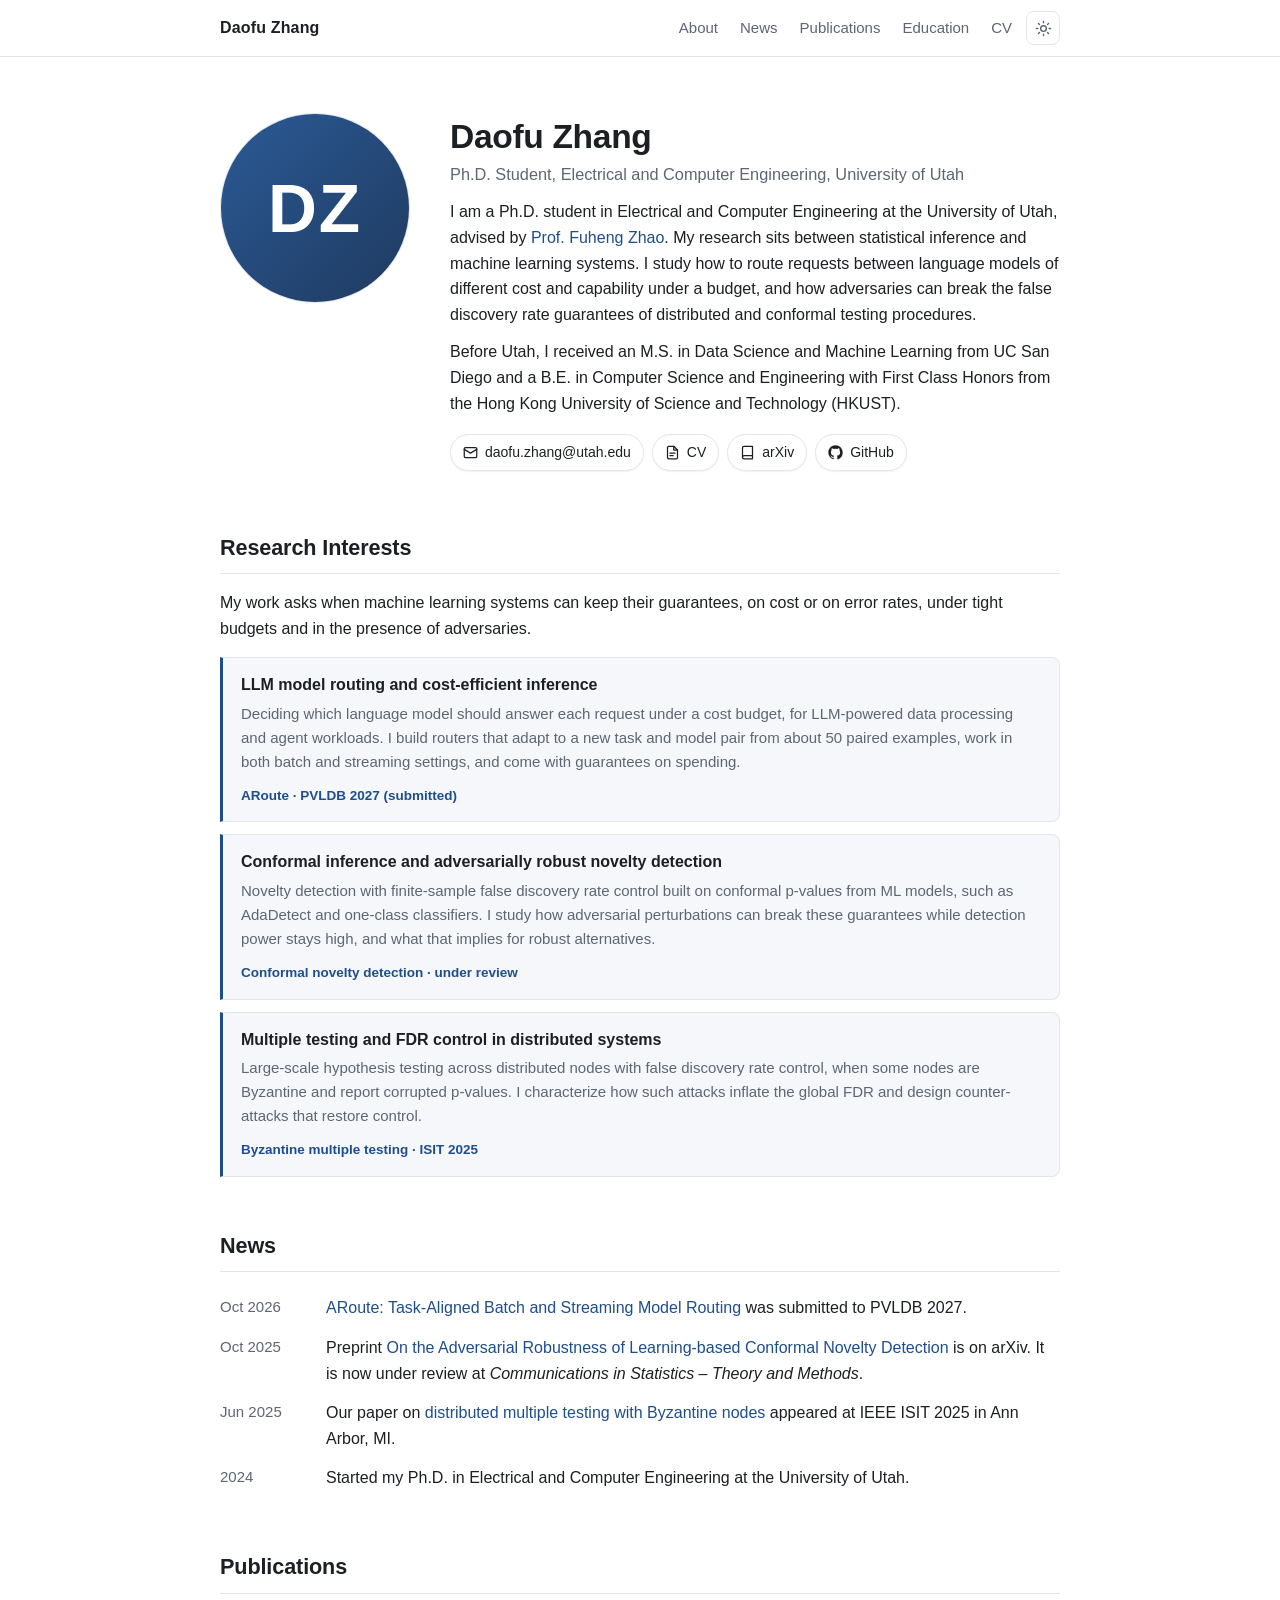
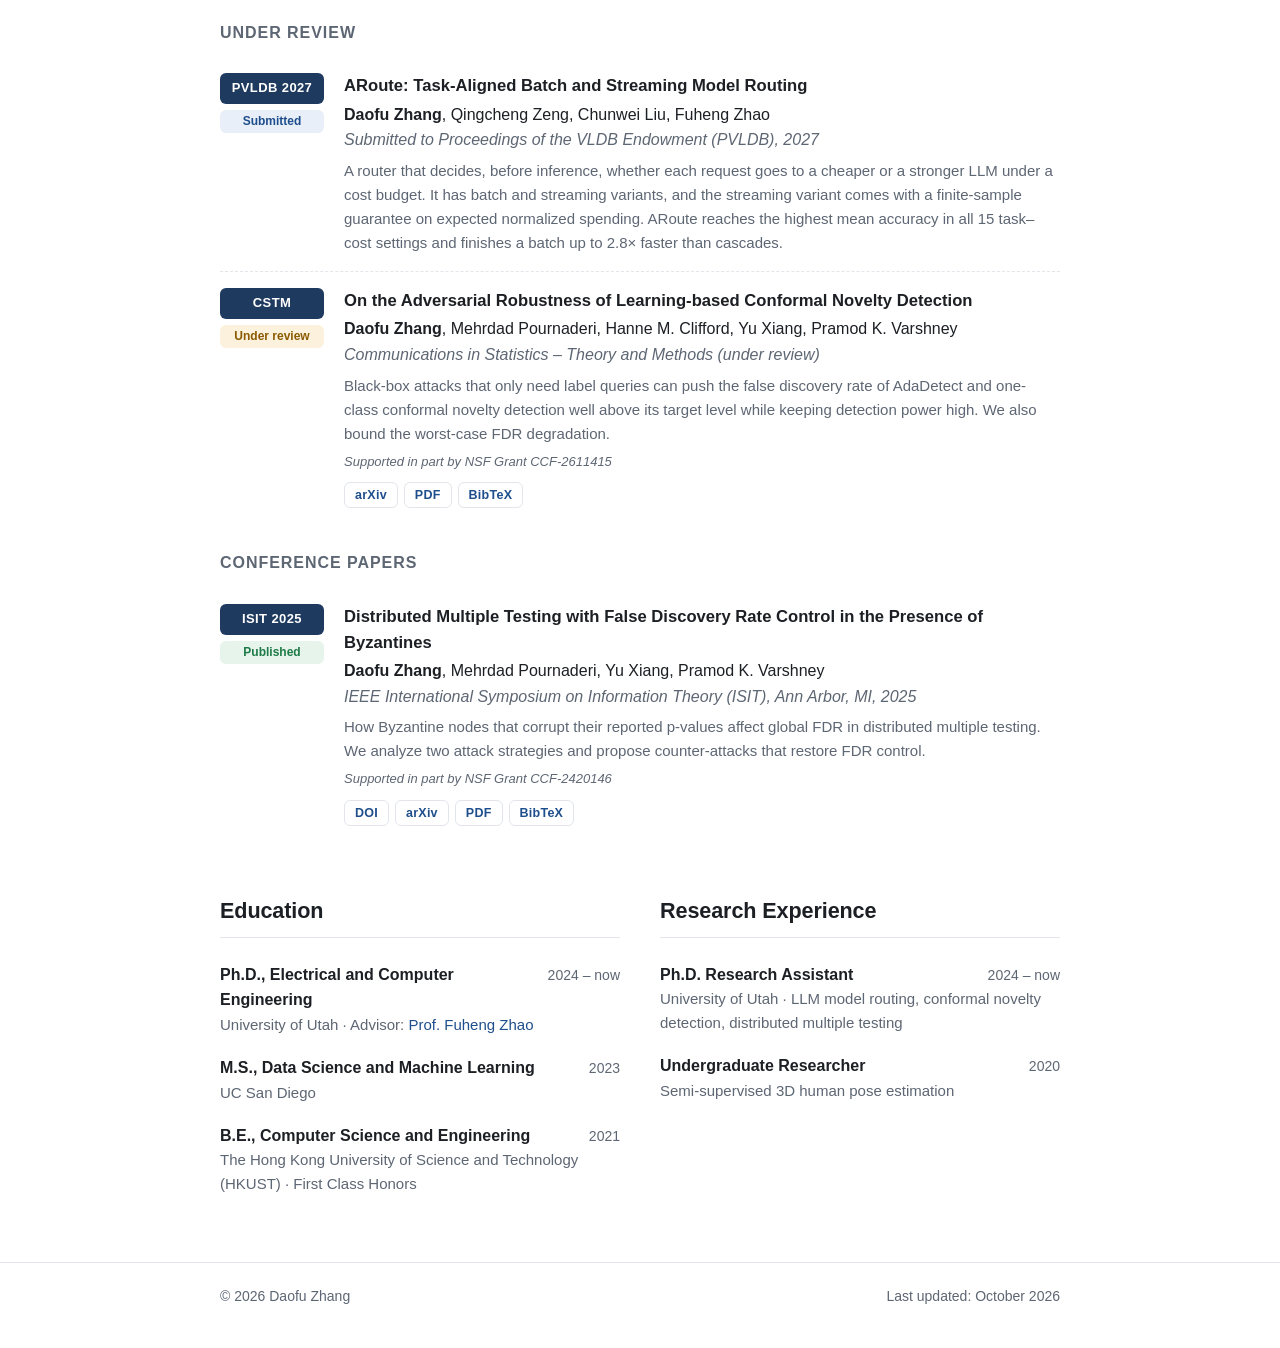
==== index.html @ 489e1a01 "Initial personal academic website Single-page homepage (about, research interests, news, publication" ====
<!doctype html>
<html lang="en">
<head>
  <meta charset="utf-8">
  <meta name="viewport" content="width=device-width, initial-scale=1">
  <title>Daofu Zhang</title>
  <meta name="description" content="Daofu Zhang is a Ph.D. student in Electrical and Computer Engineering at the University of Utah, working on cost-efficient LLM systems, conformal inference, and false discovery rate control.">
  <meta name="author" content="Daofu Zhang">
  <meta property="og:type" content="website">
  <meta property="og:title" content="Daofu Zhang">
  <meta property="og:description" content="Ph.D. student in Electrical and Computer Engineering at the University of Utah.">
  <link rel="icon" href="assets/img/favicon.svg" type="image/svg+xml">
  <link rel="stylesheet" href="assets/css/style.css">
  <script>
    try { var t = localStorage.getItem("theme"); if (t) document.documentElement.setAttribute("data-theme", t); } catch (e) {}
  </script>
</head>
<body>

<header class="topbar">
  <div class="container">
    <a class="brand" href="#about">Daofu Zhang</a>
    <nav class="nav" aria-label="Sections">
      <ul>
        <li><a href="#about">About</a></li>
        <li><a href="#news">News</a></li>
        <li><a href="#publications">Publications</a></li>
        <li><a href="#education">Education</a></li>
        <li><a href="cv/Daofu_Zhang_Research_CV.pdf">CV</a></li>
      </ul>
      <button class="theme-toggle" type="button" aria-label="Toggle dark mode">
        <svg class="sun" viewBox="0 0 24 24" fill="none" stroke="currentColor" stroke-width="2" stroke-linecap="round" stroke-linejoin="round" aria-hidden="true"><circle cx="12" cy="12" r="4"/><path d="M12 2v2M12 20v2M4.93 4.93l1.41 1.41M17.66 17.66l1.41 1.41M2 12h2M20 12h2M4.93 19.07l1.41-1.41M17.66 6.34l1.41-1.41"/></svg>
        <svg class="moon" viewBox="0 0 24 24" fill="none" stroke="currentColor" stroke-width="2" stroke-linecap="round" stroke-linejoin="round" aria-hidden="true"><path d="M21 12.79A9 9 0 1 1 11.21 3 7 7 0 0 0 21 12.79z"/></svg>
      </button>
    </nav>
  </div>
</header>

<main class="container">

  <!-- ========== About ========== -->
  <section id="about" class="hero">
    <!-- To use a photo: save it as assets/img/profile.jpg and change src below to "assets/img/profile.jpg". -->
    <img class="avatar" src="assets/img/profile.svg" alt="Portrait of Daofu Zhang" width="190" height="190">
    <div>
      <h1>Daofu Zhang</h1>
      <p class="subtitle">Ph.D. Student, Electrical and Computer Engineering, University of Utah</p>
      <div class="bio">
        <p>I am a Ph.D. student in Electrical and Computer Engineering at the University of Utah, advised by <a href="https://zhaofuheng.github.io/">Prof. Fuheng Zhao</a>. My research sits between statistical inference and machine learning systems. I study how to route requests between language models of different cost and capability under a budget, and how adversaries can break the false discovery rate guarantees of distributed and conformal testing procedures.</p>
        <p>Before Utah, I received an M.S. in Data Science and Machine Learning from UC San Diego and a B.E. in Computer Science and Engineering with First Class Honors from the Hong Kong University of Science and Technology (HKUST).</p>
      </div>
      <ul class="links">
        <li><a href="mailto:daofu.zhang@utah.edu">
          <svg viewBox="0 0 24 24" fill="none" stroke="currentColor" stroke-width="2" stroke-linecap="round" stroke-linejoin="round" aria-hidden="true"><rect x="2" y="4" width="20" height="16" rx="2"/><path d="m22 7-10 6L2 7"/></svg>
          daofu.zhang@utah.edu</a></li>
        <li><a href="cv/Daofu_Zhang_Research_CV.pdf">
          <svg viewBox="0 0 24 24" fill="none" stroke="currentColor" stroke-width="2" stroke-linecap="round" stroke-linejoin="round" aria-hidden="true"><path d="M14 2H6a2 2 0 0 0-2 2v16a2 2 0 0 0 2 2h12a2 2 0 0 0 2-2V8z"/><path d="M14 2v6h6M8 13h8M8 17h5"/></svg>
          CV</a></li>
        <li><a href="https://arxiv.org/search/?searchtype=author&amp;query=Zhang%2C+Daofu">
          <svg viewBox="0 0 24 24" fill="none" stroke="currentColor" stroke-width="2" stroke-linecap="round" stroke-linejoin="round" aria-hidden="true"><path d="M4 19.5A2.5 2.5 0 0 1 6.5 17H20"/><path d="M6.5 2H20v20H6.5A2.5 2.5 0 0 1 4 19.5v-15A2.5 2.5 0 0 1 6.5 2z"/></svg>
          arXiv</a></li>
        <li><a href="https://github.com/daofuz">
          <svg viewBox="0 0 24 24" fill="currentColor" aria-hidden="true"><path d="M12 .5C5.65.5.5 5.65.5 12.02c0 5.08 3.29 9.39 7.86 10.91.58.1.79-.25.79-.56v-2c-3.2.7-3.87-1.37-3.87-1.37-.52-1.33-1.28-1.68-1.28-1.68-1.04-.71.08-.7.08-.7 1.16.08 1.77 1.19 1.77 1.19 1.03 1.76 2.69 1.25 3.35.96.1-.75.4-1.25.73-1.54-2.55-.29-5.24-1.28-5.24-5.69 0-1.26.45-2.28 1.19-3.09-.12-.29-.52-1.46.11-3.05 0 0 .97-.31 3.17 1.18a11 11 0 0 1 5.77 0c2.2-1.49 3.17-1.18 3.17-1.18.63 1.59.23 2.76.11 3.05.74.81 1.19 1.83 1.19 3.09 0 4.42-2.69 5.39-5.26 5.68.41.36.78 1.06.78 2.14v3.17c0 .31.21.67.8.56A11.53 11.53 0 0 0 23.5 12.02C23.5 5.65 18.35.5 12 .5z"/></svg>
          GitHub</a></li>
        <!-- Add when available:
        <li><a href="https://scholar.google.com/citations?user=YOUR_ID">Google Scholar</a></li>
        <li><a href="https://www.linkedin.com/in/YOUR_HANDLE">LinkedIn</a></li>
        -->
      </ul>
    </div>
  </section>

  <section aria-labelledby="interests-h">
    <h2 id="interests-h">Research Interests</h2>
    <p class="lead">My work asks when machine learning systems can keep their guarantees, on cost or on error rates, under tight budgets and in the presence of adversaries.</p>
    <ol class="directions">
      <li>
        <div class="dir-title">LLM model routing and cost-efficient inference</div>
        <p>Deciding which language model should answer each request under a cost budget, for LLM-powered data processing and agent workloads. I build routers that adapt to a new task and model pair from about 50 paired examples, work in both batch and streaming settings, and come with guarantees on spending.</p>
        <a class="dir-paper" href="#pub-aroute">ARoute &middot; PVLDB 2027 (submitted)</a>
      </li>
      <li>
        <div class="dir-title">Conformal inference and adversarially robust novelty detection</div>
        <p>Novelty detection with finite-sample false discovery rate control built on conformal p-values from ML models, such as AdaDetect and one-class classifiers. I study how adversarial perturbations can break these guarantees while detection power stays high, and what that implies for robust alternatives.</p>
        <a class="dir-paper" href="#pub-conformal">Conformal novelty detection &middot; under review</a>
      </li>
      <li>
        <div class="dir-title">Multiple testing and FDR control in distributed systems</div>
        <p>Large-scale hypothesis testing across distributed nodes with false discovery rate control, when some nodes are Byzantine and report corrupted p-values. I characterize how such attacks inflate the global FDR and design counter-attacks that restore control.</p>
        <a class="dir-paper" href="#pub-isit">Byzantine multiple testing &middot; ISIT 2025</a>
      </li>
    </ol>
  </section>

  <!-- ========== News ========== -->
  <section id="news">
    <h2>News</h2>
    <ul class="news">
      <li><time datetime="2026-10">Oct 2026</time><span><a href="#pub-aroute">ARoute: Task-Aligned Batch and Streaming Model Routing</a> was submitted to PVLDB 2027.</span></li>
      <li><time datetime="2025-10">Oct 2025</time><span>Preprint <a href="#pub-conformal">On the Adversarial Robustness of Learning-based Conformal Novelty Detection</a> is on arXiv. It is now under review at <em>Communications in Statistics &ndash; Theory and Methods</em>.</span></li>
      <li><time datetime="2025-06">Jun 2025</time><span>Our paper on <a href="#pub-isit">distributed multiple testing with Byzantine nodes</a> appeared at IEEE ISIT 2025 in Ann Arbor, MI.</span></li>
      <li><time datetime="2024">2024</time><span>Started my Ph.D. in Electrical and Computer Engineering at the University of Utah.</span></li>
    </ul>
  </section>

  <!-- ========== Publications ========== -->
  <section id="publications">
    <h2>Publications</h2>

    <h3>Under Review</h3>
    <ol class="pubs">
      <li class="pub" id="pub-aroute">
        <div class="venue-col"><span class="badge">PVLDB 2027</span><span class="status info">Submitted</span></div>
        <div>
          <span class="pub-title">ARoute: Task-Aligned Batch and Streaming Model Routing</span>
          <div class="authors"><span class="me">Daofu Zhang</span>, Qingcheng Zeng, Chunwei Liu, Fuheng Zhao</div>
          <div class="venue">Submitted to Proceedings of the VLDB Endowment (PVLDB), 2027</div>
          <p class="tldr">A router that decides, before inference, whether each request goes to a cheaper or a stronger LLM under a cost budget. It has batch and streaming variants, and the streaming variant comes with a finite-sample guarantee on expected normalized spending. ARoute reaches the highest mean accuracy in all 15 task&ndash;cost settings and finishes a batch up to 2.8&times; faster than cascades.</p>
        </div>
      </li>

      <li class="pub" id="pub-conformal">
        <div class="venue-col"><span class="badge">CSTM</span><span class="status wait">Under review</span></div>
        <div>
          <a class="pub-title" href="https://arxiv.org/abs/2510.00463">On the Adversarial Robustness of Learning-based Conformal Novelty Detection</a>
          <div class="authors"><span class="me">Daofu Zhang</span>, Mehrdad Pournaderi, Hanne M. Clifford, Yu Xiang, Pramod K. Varshney</div>
          <div class="venue">Communications in Statistics &ndash; Theory and Methods (under review)</div>
          <p class="tldr">Black-box attacks that only need label queries can push the false discovery rate of AdaDetect and one-class conformal novelty detection well above its target level while keeping detection power high. We also bound the worst-case FDR degradation.</p>
          <div class="funding">Supported in part by NSF Grant CCF-2611415</div>
          <div class="pub-links">
            <a href="https://arxiv.org/abs/2510.00463">arXiv</a>
            <a href="https://arxiv.org/pdf/2510.00463">PDF</a>
            <button type="button" class="bib-toggle" aria-expanded="false" aria-controls="bib-conformal">BibTeX</button>
          </div>
          <div class="bibtex" id="bib-conformal" hidden>
            <button type="button" class="copy-btn">Copy</button>
<pre>@article{zhang2025adversarial,
  title   = {On the Adversarial Robustness of Learning-based Conformal Novelty Detection},
  author  = {Zhang, Daofu and Pournaderi, Mehrdad and Clifford, Hanne M. and Xiang, Yu and Varshney, Pramod K.},
  journal = {arXiv preprint arXiv:2510.00463},
  year    = {2025}
}</pre>
          </div>
        </div>
      </li>
    </ol>

    <h3>Conference Papers</h3>
    <ol class="pubs">
      <li class="pub" id="pub-isit">
        <div class="venue-col"><span class="badge">ISIT 2025</span><span class="status ok">Published</span></div>
        <div>
          <a class="pub-title" href="https://doi.org/10.1109/ISIT63088.2025.11195318">Distributed Multiple Testing with False Discovery Rate Control in the Presence of Byzantines</a>
          <div class="authors"><span class="me">Daofu Zhang</span>, Mehrdad Pournaderi, Yu Xiang, Pramod K. Varshney</div>
          <div class="venue">IEEE International Symposium on Information Theory (ISIT), Ann Arbor, MI, 2025</div>
          <p class="tldr">How Byzantine nodes that corrupt their reported p-values affect global FDR in distributed multiple testing. We analyze two attack strategies and propose counter-attacks that restore FDR control.</p>
          <div class="funding">Supported in part by NSF Grant CCF-2420146</div>
          <div class="pub-links">
            <a href="https://doi.org/10.1109/ISIT63088.2025.11195318">DOI</a>
            <a href="https://arxiv.org/abs/2501.13242">arXiv</a>
            <a href="https://arxiv.org/pdf/2501.13242">PDF</a>
            <button type="button" class="bib-toggle" aria-expanded="false" aria-controls="bib-isit">BibTeX</button>
          </div>
          <div class="bibtex" id="bib-isit" hidden>
            <button type="button" class="copy-btn">Copy</button>
<pre>@inproceedings{zhang2025distributed,
  title     = {Distributed Multiple Testing with False Discovery Rate Control in the Presence of Byzantines},
  author    = {Zhang, Daofu and Pournaderi, Mehrdad and Xiang, Yu and Varshney, Pramod K.},
  booktitle = {2025 IEEE International Symposium on Information Theory (ISIT)},
  pages     = {1--6},
  year      = {2025},
  doi       = {10.1109/ISIT63088.2025.11195318}
}</pre>
          </div>
        </div>
      </li>
    </ol>
  </section>

  <!-- ========== Education & Experience ========== -->
  <div class="two-col">
    <section id="education">
      <h2>Education</h2>
      <ul class="timeline">
        <li>
          <div class="row"><span class="what">Ph.D., Electrical and Computer Engineering</span><span class="when">2024 &ndash; now</span></div>
          <div class="where">University of Utah &middot; Advisor: <a href="https://zhaofuheng.github.io/">Prof. Fuheng Zhao</a></div>
        </li>
        <li>
          <div class="row"><span class="what">M.S., Data Science and Machine Learning</span><span class="when">2023</span></div>
          <div class="where">UC San Diego</div>
        </li>
        <li>
          <div class="row"><span class="what">B.E., Computer Science and Engineering</span><span class="when">2021</span></div>
          <div class="where">The Hong Kong University of Science and Technology (HKUST) &middot; First Class Honors</div>
        </li>
      </ul>
    </section>

    <section id="experience">
      <h2>Research Experience</h2>
      <ul class="timeline">
        <li>
          <div class="row"><span class="what">Ph.D. Research Assistant</span><span class="when">2024 &ndash; now</span></div>
          <div class="where">University of Utah &middot; LLM model routing, conformal novelty detection, distributed multiple testing</div>
        </li>
        <li>
          <div class="row"><span class="what">Undergraduate Researcher</span><span class="when">2020</span></div>
          <div class="where">Semi-supervised 3D human pose estimation</div>
        </li>
      </ul>
    </section>
  </div>

</main>

<footer>
  <div class="container">
    <span>&copy; 2026 Daofu Zhang</span>
    <span>Last updated: October 2026</span>
  </div>
</footer>

<script>
  (function () {
    var root = document.documentElement;
    var toggle = document.querySelector(".theme-toggle");
    toggle.addEventListener("click", function () {
      var current = root.getAttribute("data-theme") ||
        (window.matchMedia("(prefers-color-scheme: dark)").matches ? "dark" : "light");
      var next = current === "dark" ? "light" : "dark";
      root.setAttribute("data-theme", next);
      try { localStorage.setItem("theme", next); } catch (e) {}
    });

    document.querySelectorAll(".bib-toggle").forEach(function (btn) {
      btn.addEventListener("click", function () {
        var box = document.getElementById(btn.getAttribute("aria-controls"));
        var open = btn.getAttribute("aria-expanded") === "true";
        btn.setAttribute("aria-expanded", String(!open));
        box.hidden = open;
      });
    });

    document.querySelectorAll(".copy-btn").forEach(function (btn) {
      btn.addEventListener("click", function () {
        var text = btn.parentElement.querySelector("pre").textContent;
        var done = function () { btn.textContent = "Copied"; setTimeout(function () { btn.textContent = "Copy"; }, 1500); };
        if (navigator.clipboard && navigator.clipboard.writeText) {
          navigator.clipboard.writeText(text).then(done, function () { btn.textContent = "Select & copy"; });
        } else {
          btn.textContent = "Select & copy";
        }
      });
    });
  })();
</script>
</body>
</html>
---- assets/css/style.css ----
/* ---------- Theme tokens ---------- */
:root {
  --bg: #ffffff;
  --surface: #f5f7fa;
  --text: #1c1f24;
  --muted: #5d6673;
  --border: #e2e6eb;
  --accent: #1f4e8c;
  --accent-soft: #e9eff8;
  --badge-bg: #1f3a5f;
  --badge-text: #ffffff;
  --ok: #1e7a46;
  --ok-soft: #e6f4ec;
  --wait: #8a5a00;
  --wait-soft: #fbf1dc;
  --info: #1f4e8c;
  --info-soft: #e9eff8;
  --shadow: 0 1px 2px rgba(16, 24, 40, 0.06);
  color-scheme: light;
}

@media (prefers-color-scheme: dark) {
  :root:not([data-theme="light"]) {
    --bg: #121417;
    --surface: #1a1d22;
    --text: #e6e8eb;
    --muted: #9aa3ae;
    --border: #2a2f37;
    --accent: #82b1ff;
    --accent-soft: #1c283a;
    --badge-bg: #2a4670;
    --badge-text: #eef3fb;
    --ok: #6fd39b;
    --ok-soft: #173225;
    --wait: #f0c674;
    --wait-soft: #33290f;
    --info: #82b1ff;
    --info-soft: #1c283a;
    --shadow: none;
    color-scheme: dark;
  }
}

:root[data-theme="dark"] {
  --bg: #121417;
  --surface: #1a1d22;
  --text: #e6e8eb;
  --muted: #9aa3ae;
  --border: #2a2f37;
  --accent: #82b1ff;
  --accent-soft: #1c283a;
  --badge-bg: #2a4670;
  --badge-text: #eef3fb;
  --ok: #6fd39b;
  --ok-soft: #173225;
  --wait: #f0c674;
  --wait-soft: #33290f;
  --info: #82b1ff;
  --info-soft: #1c283a;
  --shadow: none;
  color-scheme: dark;
}

/* ---------- Base ---------- */
*, *::before, *::after { box-sizing: border-box; }

html { scroll-behavior: smooth; scroll-padding-top: 72px; }

body {
  margin: 0;
  background: var(--bg);
  color: var(--text);
  font-family: -apple-system, BlinkMacSystemFont, "Segoe UI", Roboto, "Helvetica Neue", Arial, sans-serif;
  font-size: 16px;
  line-height: 1.6;
  -webkit-font-smoothing: antialiased;
}

a { color: var(--accent); text-decoration: none; }
a:hover { text-decoration: underline; }
a:focus-visible, button:focus-visible { outline: 2px solid var(--accent); outline-offset: 2px; border-radius: 4px; }

.container { max-width: 880px; margin: 0 auto; padding: 0 20px; }

/* ---------- Top bar ---------- */
.topbar {
  position: sticky; top: 0; z-index: 10;
  background: color-mix(in srgb, var(--bg) 88%, transparent);
  backdrop-filter: saturate(160%) blur(8px);
  -webkit-backdrop-filter: saturate(160%) blur(8px);
  border-bottom: 1px solid var(--border);
}
.topbar .container { display: flex; align-items: center; justify-content: space-between; height: 56px; gap: 16px; }
.brand { font-weight: 700; color: var(--text); letter-spacing: 0.01em; white-space: nowrap; }
.brand:hover { text-decoration: none; color: var(--accent); }
.nav { display: flex; align-items: center; gap: 4px; min-width: 0; }
.nav ul { display: flex; gap: 2px; list-style: none; margin: 0; padding: 0; overflow-x: auto; scrollbar-width: none; }
.nav ul::-webkit-scrollbar { display: none; }
.nav a { display: block; padding: 6px 10px; border-radius: 6px; color: var(--muted); font-size: 15px; white-space: nowrap; }
.nav a:hover { color: var(--text); background: var(--surface); text-decoration: none; }

.theme-toggle {
  flex: none; display: inline-grid; place-items: center;
  width: 34px; height: 34px; border-radius: 8px;
  border: 1px solid var(--border); background: transparent; color: var(--muted); cursor: pointer;
}
.theme-toggle:hover { color: var(--text); background: var(--surface); }
.theme-toggle svg { width: 17px; height: 17px; }
.theme-toggle .moon { display: none; }
:root[data-theme="dark"] .theme-toggle .sun { display: none; }
:root[data-theme="dark"] .theme-toggle .moon { display: block; }
@media (prefers-color-scheme: dark) {
  :root:not([data-theme="light"]) .theme-toggle .sun { display: none; }
  :root:not([data-theme="light"]) .theme-toggle .moon { display: block; }
}

/* ---------- Hero ---------- */
.hero { display: grid; grid-template-columns: 190px 1fr; gap: 40px; align-items: start; padding: 56px 0 8px; }
.avatar {
  width: 190px; height: 190px; border-radius: 50%; object-fit: cover;
  border: 1px solid var(--border); background: var(--surface);
}
.hero h1 { font-size: 2.1rem; line-height: 1.2; margin: 4px 0 4px; letter-spacing: -0.01em; }
.subtitle { margin: 0 0 18px; color: var(--muted); font-size: 1.02rem; }
.hero p { margin: 0 0 12px; }

.links { display: flex; flex-wrap: wrap; gap: 8px; list-style: none; padding: 0; margin: 18px 0 0; }
.links a {
  display: inline-flex; align-items: center; gap: 7px;
  padding: 6px 12px; border-radius: 999px;
  border: 1px solid var(--border); color: var(--text); font-size: 14px; background: var(--bg);
  box-shadow: var(--shadow);
}
.links a:hover { border-color: var(--accent); color: var(--accent); text-decoration: none; }
.links svg { width: 15px; height: 15px; flex: none; }

/* ---------- Sections ---------- */
section { padding-top: 8px; }
h2 {
  font-size: 1.35rem; margin: 44px 0 16px; padding-bottom: 8px;
  border-bottom: 1px solid var(--border); letter-spacing: -0.005em;
}
h3 { font-size: 1rem; margin: 26px 0 12px; color: var(--muted); font-weight: 600; text-transform: uppercase; letter-spacing: 0.06em; }

.lead { margin: 0 0 16px; }
.directions { list-style: none; padding: 0; margin: 0; display: grid; gap: 12px; }
.directions li {
  padding: 14px 18px; background: var(--surface);
  border: 1px solid var(--border); border-left: 3px solid var(--accent); border-radius: 0 8px 8px 0;
}
.dir-title { font-weight: 650; }
.directions p { margin: 4px 0 8px; color: var(--muted); font-size: 15px; }
.dir-paper { font-size: 13.5px; font-weight: 600; }

/* ---------- News ---------- */
.news { list-style: none; padding: 0; margin: 0; }
.news li { display: grid; grid-template-columns: 92px 1fr; gap: 14px; padding: 7px 0; }
.news time { color: var(--muted); font-variant-numeric: tabular-nums; font-size: 15px; white-space: nowrap; }

/* ---------- Publications ---------- */
.pubs { list-style: none; padding: 0; margin: 0; }
.pub { display: grid; grid-template-columns: 104px 1fr; gap: 20px; padding: 16px 0; border-bottom: 1px dashed var(--border); }
.pub:last-child { border-bottom: none; }
.pub > * { min-width: 0; }
.venue-col { display: flex; flex-direction: column; align-items: stretch; gap: 6px; }
.badge {
  display: block; text-align: center; padding: 5px 6px; border-radius: 6px;
  background: var(--badge-bg); color: var(--badge-text); font-weight: 700; font-size: 13px; letter-spacing: 0.03em;
}
.status { display: block; text-align: center; padding: 2px 6px; border-radius: 6px; font-size: 12px; font-weight: 600; }
.status.ok { color: var(--ok); background: var(--ok-soft); }
.status.wait { color: var(--wait); background: var(--wait-soft); }
.status.info { color: var(--info); background: var(--info-soft); }

.pub-title { font-weight: 650; font-size: 1.04rem; line-height: 1.4; color: var(--text); }
a.pub-title:hover { color: var(--accent); }
.authors { margin-top: 3px; color: var(--text); }
.authors .me { font-weight: 700; }
.venue { color: var(--muted); font-style: italic; }
.tldr { margin: 6px 0 0; color: var(--muted); font-size: 15px; }
.funding { margin-top: 6px; color: var(--muted); font-size: 13px; font-style: italic; }

.pub-links { display: flex; flex-wrap: wrap; gap: 6px; margin-top: 10px; }
.pub-links a, .pub-links button {
  font: inherit; font-size: 12.5px; font-weight: 600; letter-spacing: 0.02em;
  padding: 2px 10px; border-radius: 6px; cursor: pointer;
  border: 1px solid var(--border); background: var(--bg); color: var(--accent);
}
.pub-links a:hover, .pub-links button:hover { border-color: var(--accent); text-decoration: none; }
.pub-links button[aria-expanded="true"] { background: var(--accent-soft); border-color: var(--accent); }

.bibtex { position: relative; margin: 10px 0 0; }
.bibtex pre {
  margin: 0; padding: 12px 14px; overflow-x: auto;
  background: var(--surface); border: 1px solid var(--border); border-radius: 8px;
  font: 12.5px/1.5 ui-monospace, SFMono-Regular, Menlo, Consolas, monospace; color: var(--text);
}
.copy-btn {
  position: absolute; top: 8px; right: 8px;
  font: 600 12px/1 -apple-system, BlinkMacSystemFont, "Segoe UI", Roboto, sans-serif;
  padding: 5px 9px; border-radius: 6px; cursor: pointer;
  border: 1px solid var(--border); background: var(--bg); color: var(--muted);
}
.copy-btn:hover { color: var(--text); }

/* ---------- Education / Experience ---------- */
.two-col { display: grid; grid-template-columns: 1fr 1fr; gap: 0 40px; }
.two-col > * { min-width: 0; }
.timeline { list-style: none; padding: 0; margin: 0; }
.timeline li { padding: 8px 0 10px; }
.timeline .row { display: flex; justify-content: space-between; align-items: baseline; gap: 12px; }
.timeline .what { font-weight: 650; }
.timeline .when { color: var(--muted); font-size: 14px; white-space: nowrap; font-variant-numeric: tabular-nums; }
.timeline .where { color: var(--muted); font-size: 15px; }

/* ---------- Footer ---------- */
footer { margin-top: 56px; border-top: 1px solid var(--border); }
footer .container { padding-top: 22px; padding-bottom: 40px; color: var(--muted); font-size: 14px; display: flex; justify-content: space-between; gap: 12px; flex-wrap: wrap; }

/* ---------- Responsive ---------- */
@media (max-width: 720px) {
  .two-col { grid-template-columns: 1fr; }
}

@media (max-width: 640px) {
  .brand { display: none; }
  .topbar .container { justify-content: flex-end; padding: 0 12px; }
  .nav { width: 100%; justify-content: space-between; }
  .nav a { padding: 6px 6px; font-size: 14px; }
  .hero { grid-template-columns: 1fr; gap: 20px; padding-top: 32px; text-align: center; }
  .avatar { width: 140px; height: 140px; margin: 0 auto; }
  .hero h1 { font-size: 1.8rem; }
  .hero .bio { text-align: left; }
  .links { justify-content: center; }
  .pub { grid-template-columns: 1fr; gap: 8px; }
  .venue-col { flex-direction: row; align-items: center; }
  .badge, .status { display: inline-block; }
  .news li { grid-template-columns: 1fr; gap: 0; }
}

@media (prefers-reduced-motion: reduce) {
  html { scroll-behavior: auto; }
}

@media print {
  .topbar, .theme-toggle, .pub-links { display: none; }
}
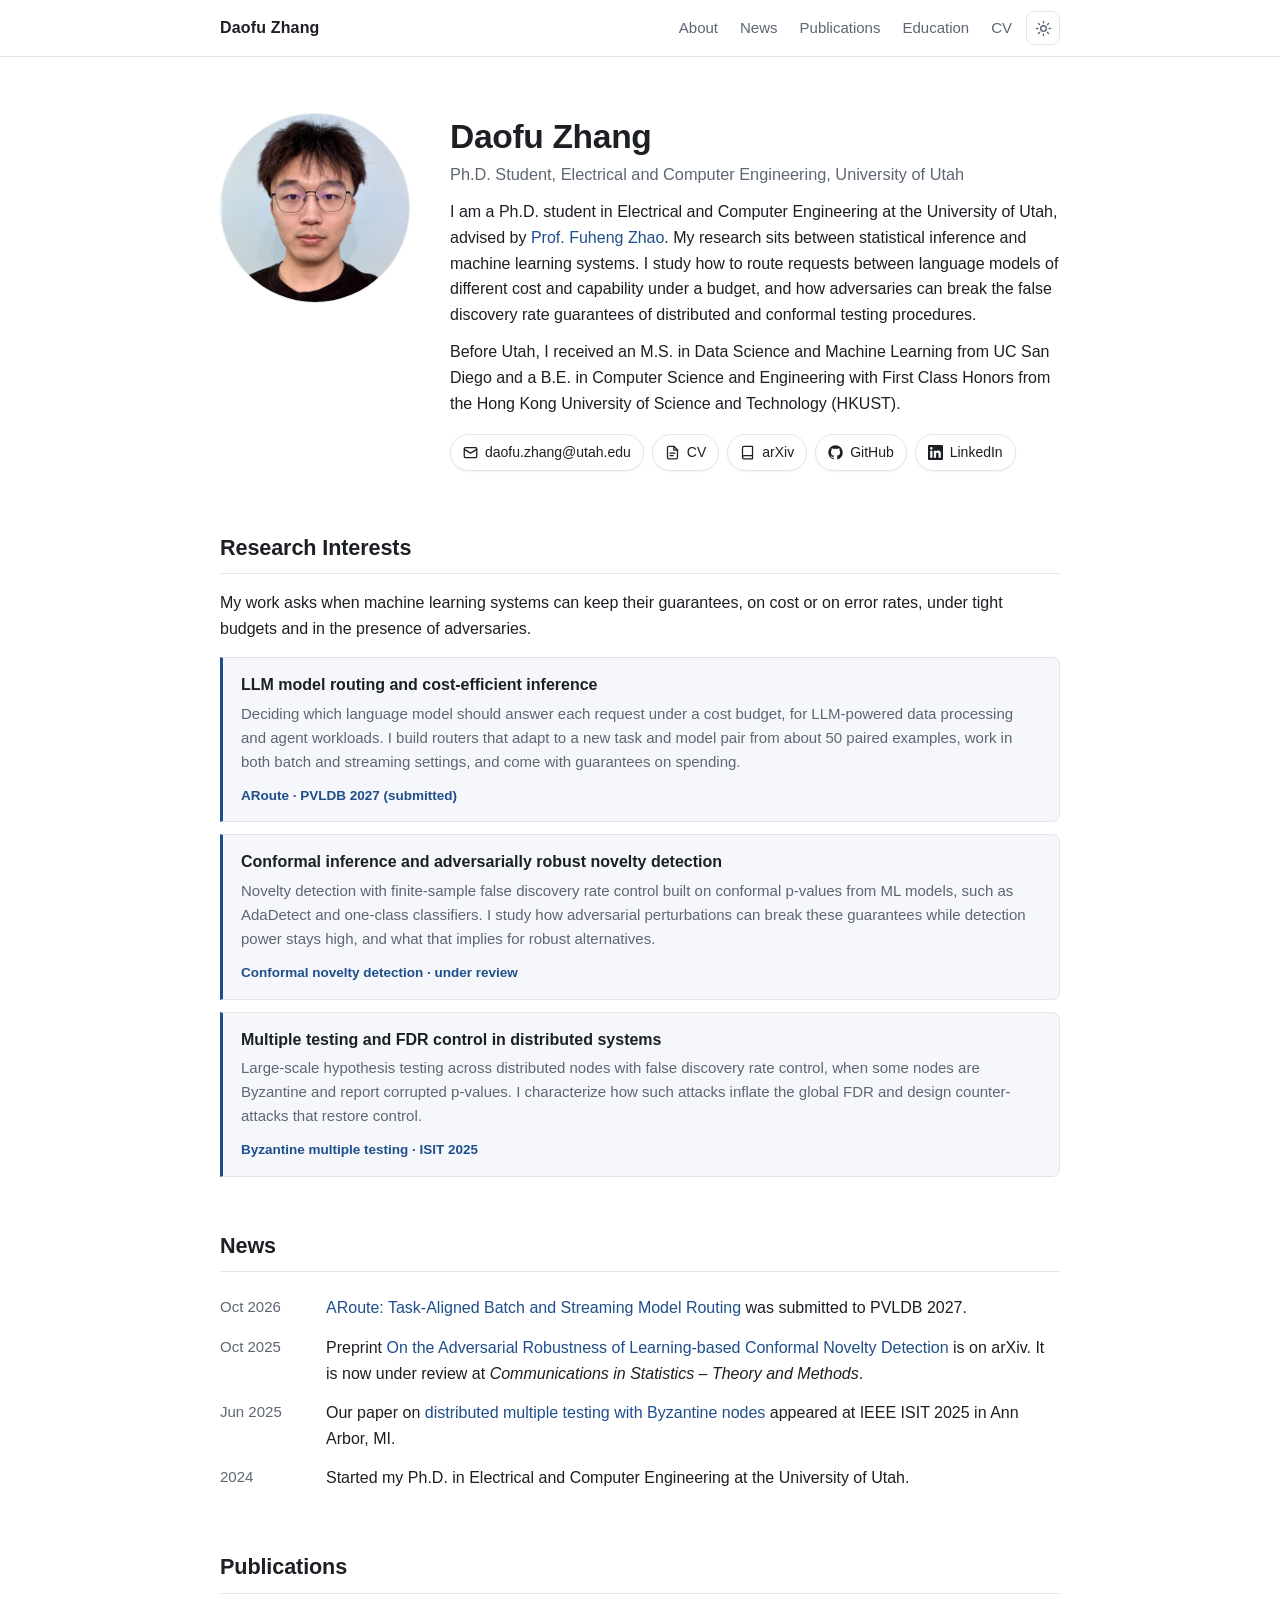
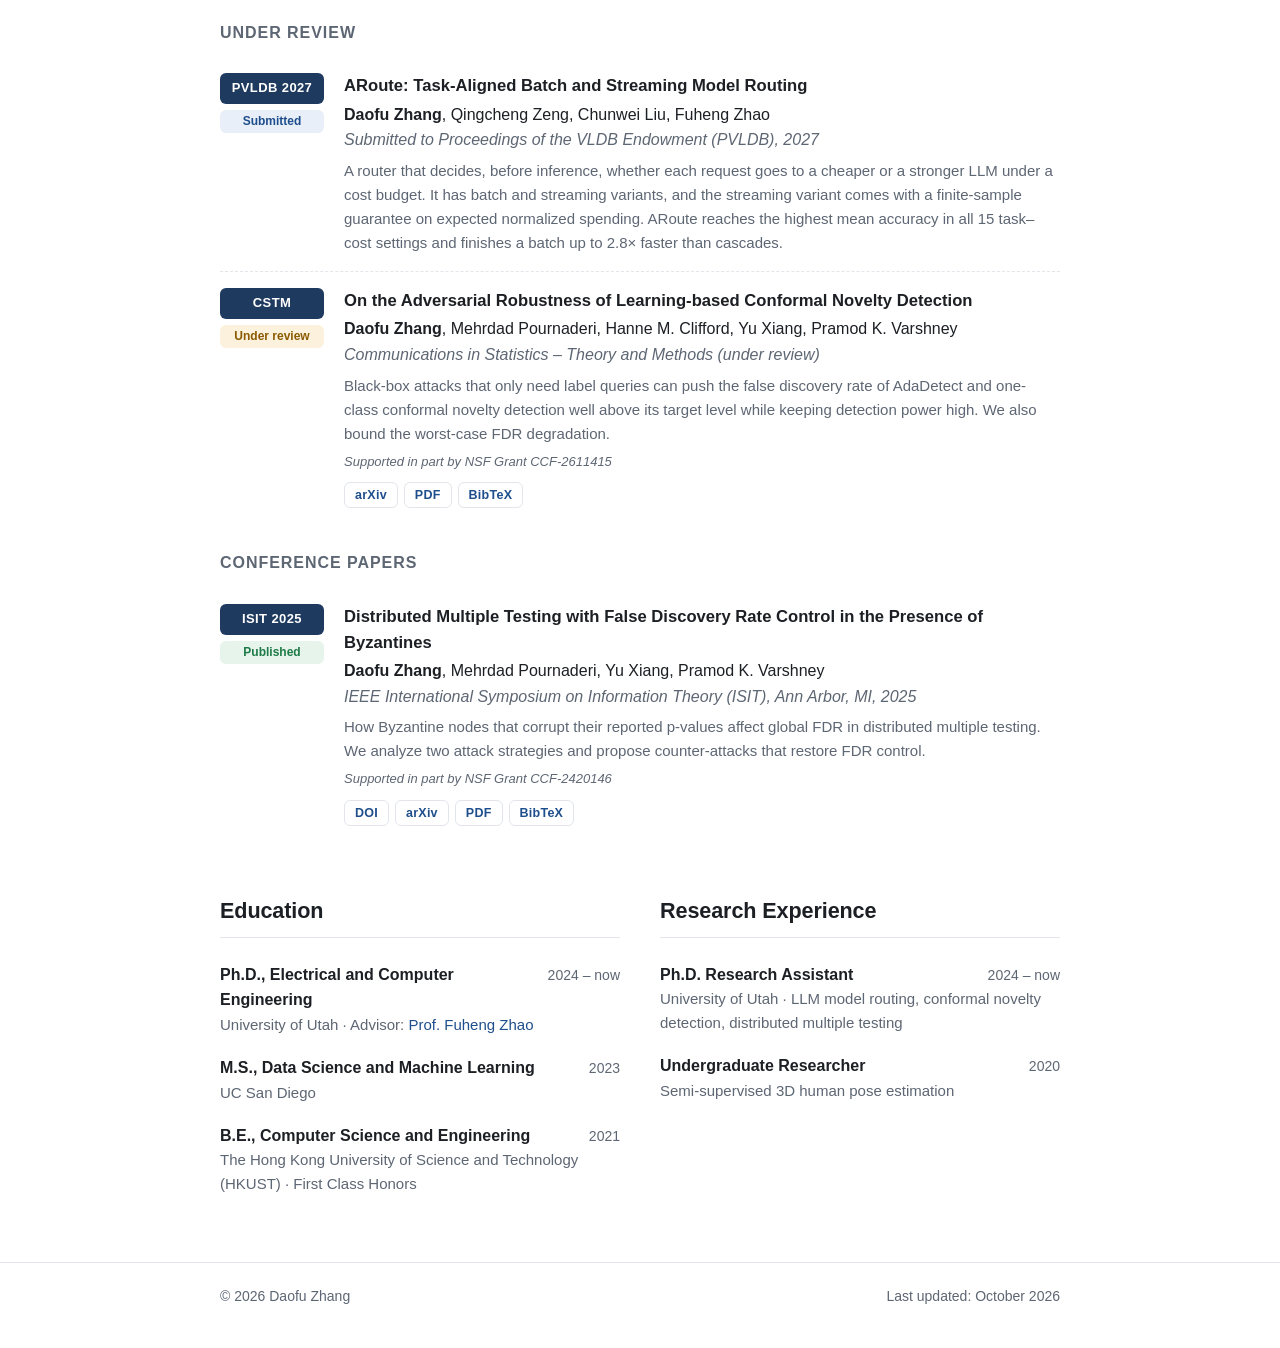
==== commit 28a24cb4: "Add profile photo and LinkedIn link Replace the initials placeholder with a 400px profile photo, add" ====
--- a/index.html
+++ b/index.html
@@ -40,8 +40,7 @@
 
   <!-- ========== About ========== -->
   <section id="about" class="hero">
-    <!-- To use a photo: save it as assets/img/profile.jpg and change src below to "assets/img/profile.jpg". -->
-    <img class="avatar" src="assets/img/profile.svg" alt="Portrait of Daofu Zhang" width="190" height="190">
+    <img class="avatar" src="assets/img/profile.jpg" alt="Portrait of Daofu Zhang" width="190" height="190">
     <div>
       <h1>Daofu Zhang</h1>
       <p class="subtitle">Ph.D. Student, Electrical and Computer Engineering, University of Utah</p>
@@ -62,9 +61,11 @@
         <li><a href="https://github.com/daofuz">
           <svg viewBox="0 0 24 24" fill="currentColor" aria-hidden="true"><path d="M12 .5C5.65.5.5 5.65.5 12.02c0 5.08 3.29 9.39 7.86 10.91.58.1.79-.25.79-.56v-2c-3.2.7-3.87-1.37-3.87-1.37-.52-1.33-1.28-1.68-1.28-1.68-1.04-.71.08-.7.08-.7 1.16.08 1.77 1.19 1.77 1.19 1.03 1.76 2.69 1.25 3.35.96.1-.75.4-1.25.73-1.54-2.55-.29-5.24-1.28-5.24-5.69 0-1.26.45-2.28 1.19-3.09-.12-.29-.52-1.46.11-3.05 0 0 .97-.31 3.17 1.18a11 11 0 0 1 5.77 0c2.2-1.49 3.17-1.18 3.17-1.18.63 1.59.23 2.76.11 3.05.74.81 1.19 1.83 1.19 3.09 0 4.42-2.69 5.39-5.26 5.68.41.36.78 1.06.78 2.14v3.17c0 .31.21.67.8.56A11.53 11.53 0 0 0 23.5 12.02C23.5 5.65 18.35.5 12 .5z"/></svg>
           GitHub</a></li>
+        <li><a href="https://www.linkedin.com/in/daofu-zhang-841120340/">
+          <svg viewBox="0 0 24 24" fill="currentColor" aria-hidden="true"><path d="M20.45 20.45h-3.56v-5.57c0-1.33-.02-3.04-1.85-3.04-1.85 0-2.14 1.45-2.14 2.94v5.67H9.35V9h3.41v1.56h.05c.48-.9 1.64-1.85 3.37-1.85 3.6 0 4.27 2.37 4.27 5.46v6.28zM5.34 7.43a2.06 2.06 0 1 1 0-4.13 2.06 2.06 0 0 1 0 4.13zM7.12 20.45H3.56V9h3.56v11.45zM22.22 0H1.77C.79 0 0 .77 0 1.73v20.54C0 23.23.79 24 1.77 24h20.45c.98 0 1.78-.77 1.78-1.73V1.73C24 .77 23.2 0 22.22 0z"/></svg>
+          LinkedIn</a></li>
         <!-- Add when available:
         <li><a href="https://scholar.google.com/citations?user=YOUR_ID">Google Scholar</a></li>
-        <li><a href="https://www.linkedin.com/in/YOUR_HANDLE">LinkedIn</a></li>
         -->
       </ul>
     </div>
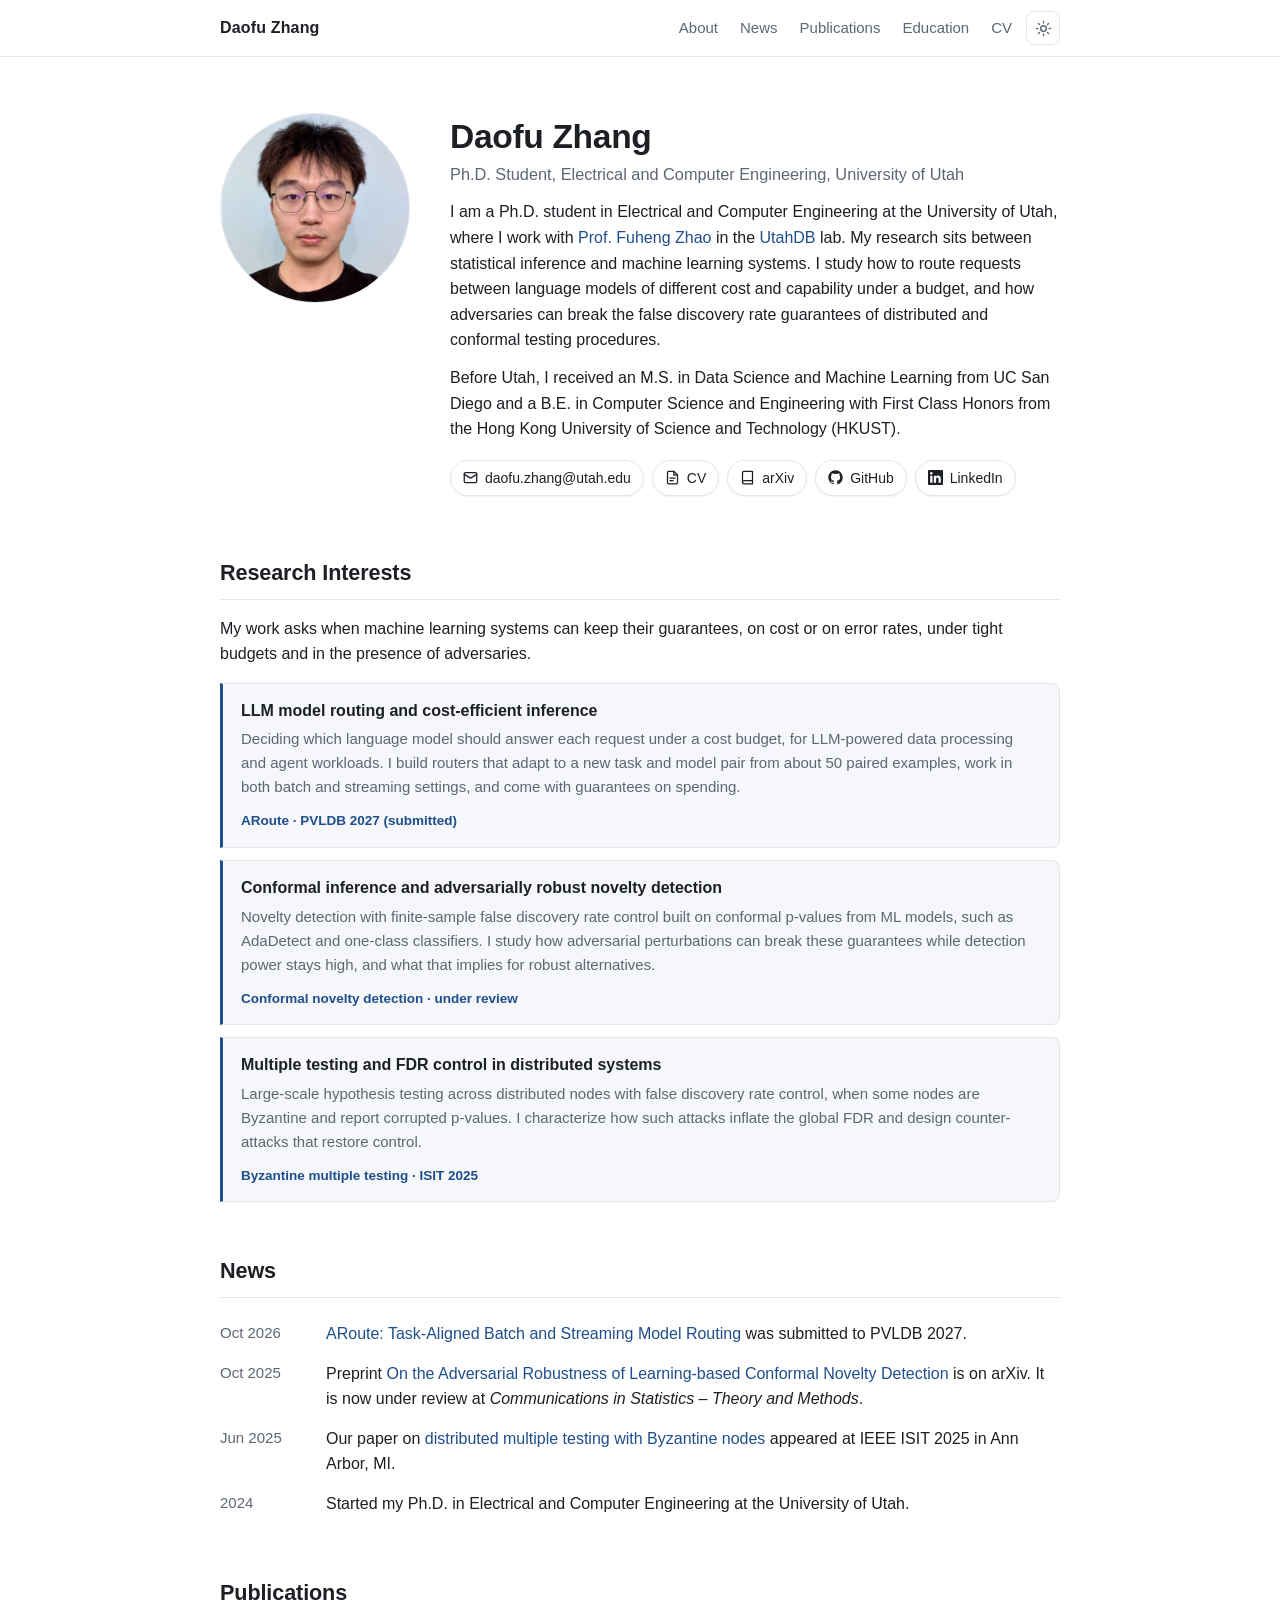
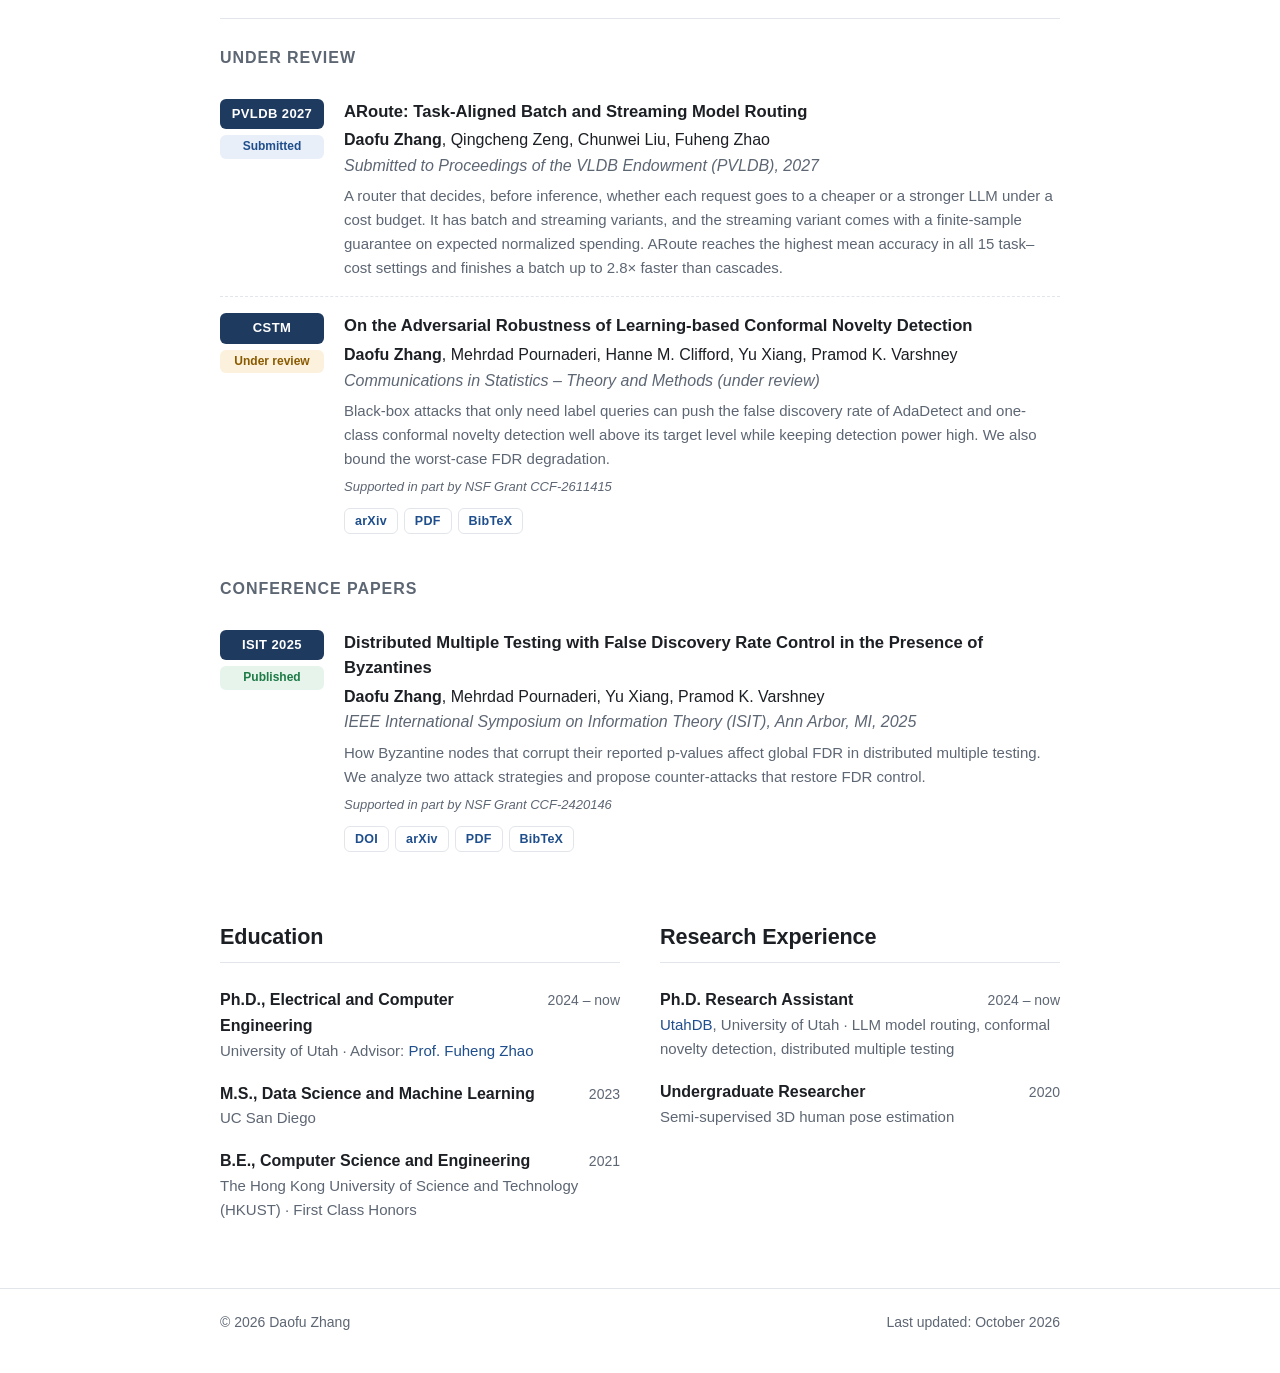
==== commit f401747b: "Mention UtahDB lab with Prof. Fuheng Zhao Link the UtahDB lab page from the bio and the research exp" ====
--- a/index.html
+++ b/index.html
@@ -45,7 +45,7 @@
       <h1>Daofu Zhang</h1>
       <p class="subtitle">Ph.D. Student, Electrical and Computer Engineering, University of Utah</p>
       <div class="bio">
-        <p>I am a Ph.D. student in Electrical and Computer Engineering at the University of Utah, advised by <a href="https://zhaofuheng.github.io/">Prof. Fuheng Zhao</a>. My research sits between statistical inference and machine learning systems. I study how to route requests between language models of different cost and capability under a budget, and how adversaries can break the false discovery rate guarantees of distributed and conformal testing procedures.</p>
+        <p>I am a Ph.D. student in Electrical and Computer Engineering at the University of Utah, where I work with <a href="https://zhaofuheng.github.io/">Prof. Fuheng Zhao</a> in the <a href="https://mod.cs.utah.edu/">UtahDB</a> lab. My research sits between statistical inference and machine learning systems. I study how to route requests between language models of different cost and capability under a budget, and how adversaries can break the false discovery rate guarantees of distributed and conformal testing procedures.</p>
         <p>Before Utah, I received an M.S. in Data Science and Machine Learning from UC San Diego and a B.E. in Computer Science and Engineering with First Class Honors from the Hong Kong University of Science and Technology (HKUST).</p>
       </div>
       <ul class="links">
@@ -203,7 +203,7 @@
       <ul class="timeline">
         <li>
           <div class="row"><span class="what">Ph.D. Research Assistant</span><span class="when">2024 &ndash; now</span></div>
-          <div class="where">University of Utah &middot; LLM model routing, conformal novelty detection, distributed multiple testing</div>
+          <div class="where"><a href="https://mod.cs.utah.edu/">UtahDB</a>, University of Utah &middot; LLM model routing, conformal novelty detection, distributed multiple testing</div>
         </li>
         <li>
           <div class="row"><span class="what">Undergraduate Researcher</span><span class="when">2020</span></div>
